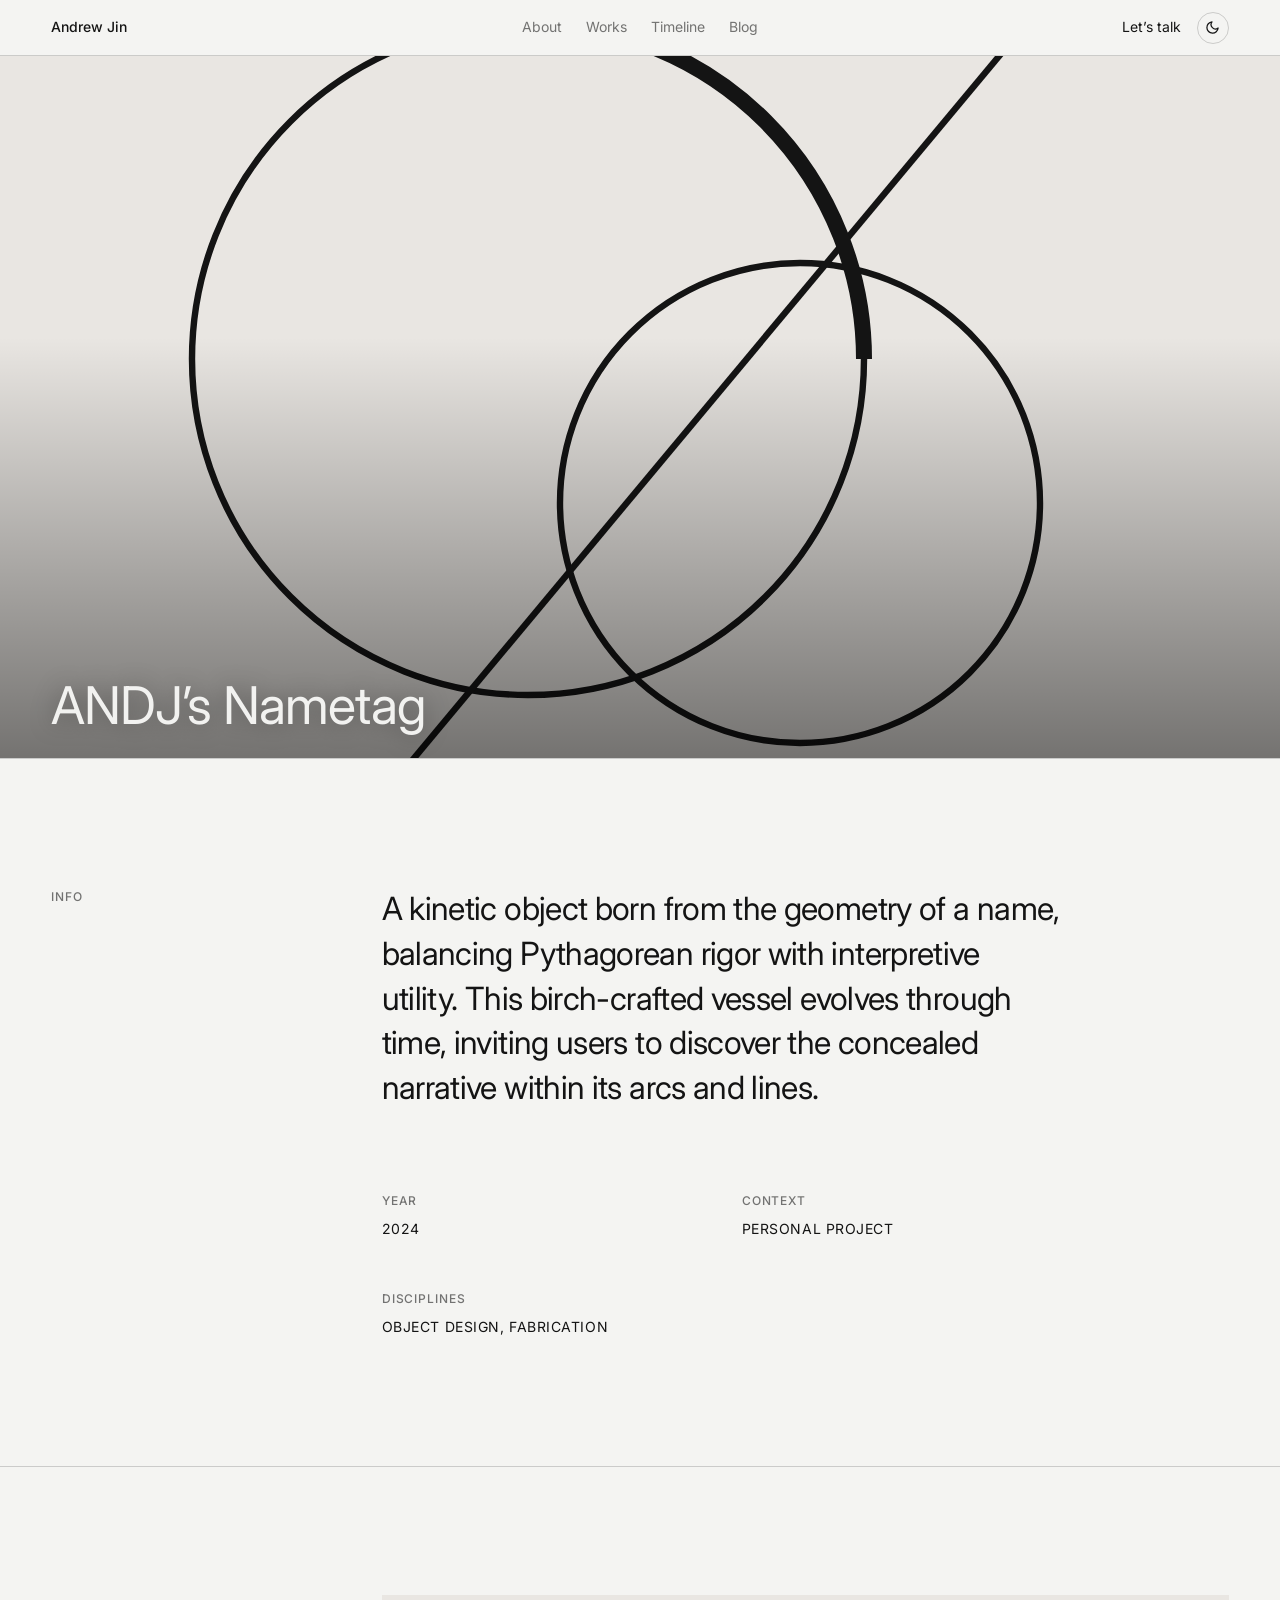
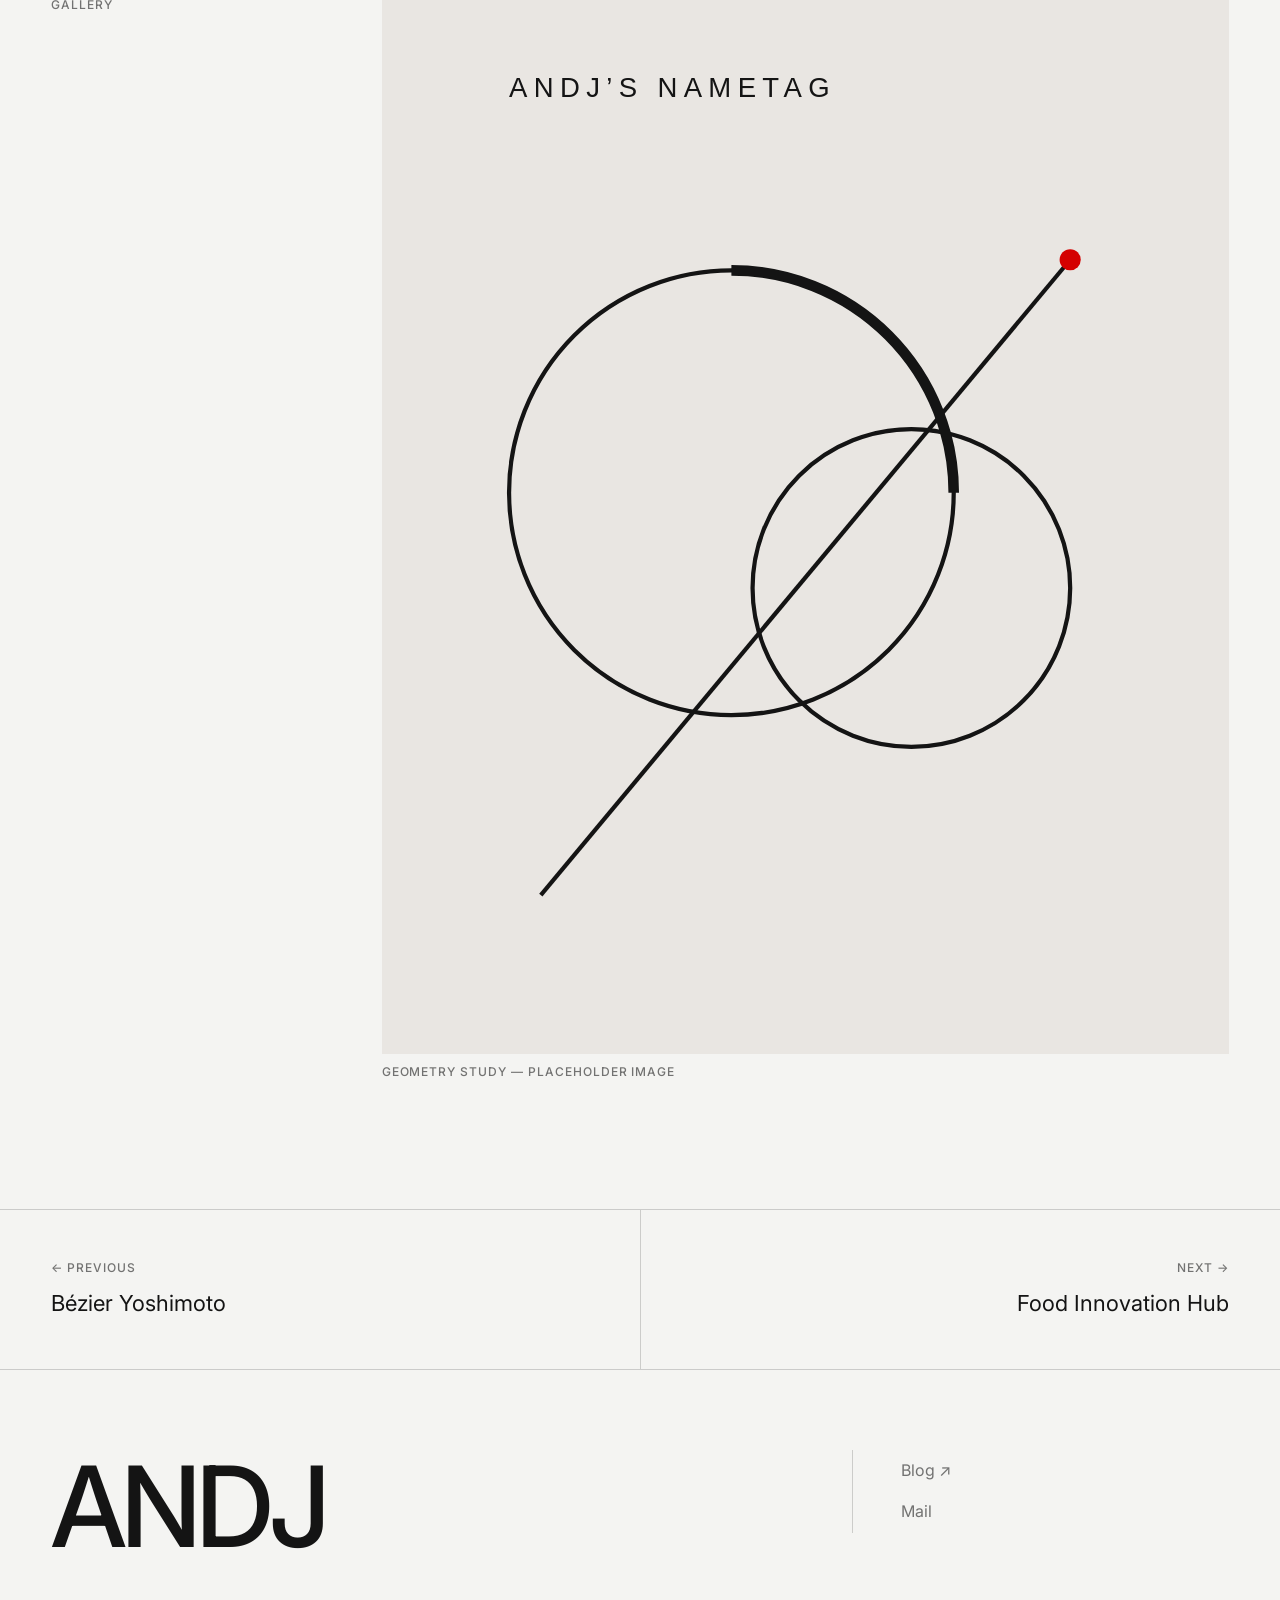
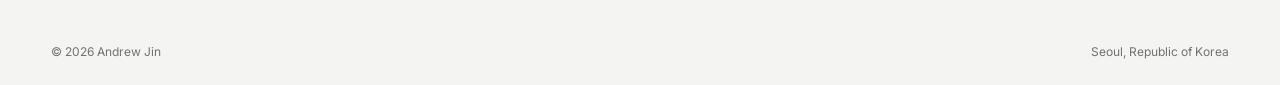
==== works/andjs-nametag.html @ cde94799 "feat: major redesign — Swiss editorial layout, dual theme, project pages (2026-07-24) - New design s" ====
<!DOCTYPE html>
<html lang="en">
  <head>
    <meta charset="utf-8" />
    <meta name="viewport" content="width=device-width, initial-scale=1" />
    <title>ANDJ's Nametag — AndJ</title>
    <meta name="description" content="A kinetic object born from the geometry of a name, balancing Pythagorean rigor with interpretive utility." />
    <link rel="canonical" href="https://andj.studio/works/andjs-nametag.html" />
    <script>
      (function () {
        try {
          var t = localStorage.getItem('theme');
          if (!t) t = window.matchMedia('(prefers-color-scheme: dark)').matches ? 'dark' : 'light';
          document.documentElement.setAttribute('data-theme', t);
        } catch (e) {
          document.documentElement.setAttribute('data-theme', 'light');
        }
      })();
    </script>
    <link rel="preconnect" href="https://fonts.googleapis.com" />
    <link rel="preconnect" href="https://fonts.gstatic.com" crossorigin />
    <link href="https://fonts.googleapis.com/css2?family=Inter:wght@400;500;600;700&display=swap" rel="stylesheet" />
    <link rel="stylesheet" href="../styleguide.css" />
    <link rel="stylesheet" href="../globals.css" />
    <link rel="stylesheet" href="../style.css" />
    <link rel="icon" href="../assets/favicon.ico" sizes="any" />
    <link rel="icon" href="../assets/favicon-32x32.png" sizes="32x32" type="image/png" />
    <link rel="apple-touch-icon" href="../assets/apple-touch-icon.png" />
  </head>
  <body>
    <header class="site-header">
      <a class="brand" href="../index.html">Andrew Jin</a>
      <nav class="site-nav" aria-label="Primary">
        <a href="../index.html#about">About</a>
        <a href="../index.html#works">Works</a>
        <a href="../index.html#timeline">Timeline</a>
        <a href="https://blog.andj.studio" target="_blank" rel="noopener">Blog</a>
      </nav>
      <div class="header-actions">
        <a class="talk-link" href="../index.html#contact">Let&rsquo;s talk</a>
        <button class="theme-toggle" aria-label="Toggle color theme">
          <svg class="icon-moon" width="15" height="15" viewBox="0 0 24 24" fill="none" xmlns="http://www.w3.org/2000/svg" aria-hidden="true">
            <path d="M21 12.8A9 9 0 1 1 11.2 3a7 7 0 0 0 9.8 9.8Z" stroke="currentColor" stroke-width="2" stroke-linecap="round" stroke-linejoin="round"/>
          </svg>
          <svg class="icon-sun" width="15" height="15" viewBox="0 0 24 24" fill="none" xmlns="http://www.w3.org/2000/svg" aria-hidden="true">
            <circle cx="12" cy="12" r="4" stroke="currentColor" stroke-width="2"/>
            <path d="M12 2v2m0 16v2M4.9 4.9l1.4 1.4m11.4 11.4 1.4 1.4M2 12h2m16 0h2M4.9 19.1l1.4-1.4m11.4-11.4 1.4-1.4" stroke="currentColor" stroke-width="2" stroke-linecap="round"/>
          </svg>
        </button>
        <button class="menu-toggle" aria-label="Toggle menu" aria-expanded="false">
          <svg class="menu-icon" width="22" height="22" viewBox="0 0 24 24" fill="none" xmlns="http://www.w3.org/2000/svg" aria-hidden="true">
            <path d="M3 6H21M3 12H21M3 18H21" stroke="currentColor" stroke-width="2" stroke-linecap="round"/>
          </svg>
          <svg class="close-icon" width="22" height="22" viewBox="0 0 24 24" fill="none" xmlns="http://www.w3.org/2000/svg" aria-hidden="true">
            <path d="M18 6L6 18M6 6L18 18" stroke="currentColor" stroke-width="2" stroke-linecap="round"/>
          </svg>
        </button>
      </div>
    </header>
    <nav class="mobile-overlay" aria-label="Mobile navigation">
      <div class="mobile-menu-content">
        <a href="../index.html#about" class="mobile-menu-link">About</a>
        <a href="../index.html#works" class="mobile-menu-link">Works</a>
        <a href="../index.html#timeline" class="mobile-menu-link">Timeline</a>
        <a href="https://blog.andj.studio" class="mobile-menu-link" target="_blank" rel="noopener">Blog</a>
        <a href="../index.html#contact" class="mobile-menu-link">Let&rsquo;s talk</a>
      </div>
    </nav>
    <main>
      <figure class="project-hero">
        <img src="../assets/works/andjs-nametag.svg" alt="ANDJ's Nametag hero image" />
        <figcaption><h1>ANDJ&rsquo;s Nametag</h1></figcaption>
      </figure>

      <section class="section">
        <div class="section-label-wrap">
          <span class="section-label label">Info</span>
        </div>
        <div class="section-content">
          <p class="project-desc" data-reveal>A kinetic object born from the geometry of a name, balancing Pythagorean rigor with interpretive utility. This birch-crafted vessel evolves through time, inviting users to discover the concealed narrative within its arcs and lines.</p>
          <div class="meta-grid" data-reveal>
            <div class="meta-item">
              <span class="label">Year</span>
              <p>2024</p>
            </div>
            <div class="meta-item">
              <span class="label">Context</span>
              <p>Personal project</p>
            </div>
            <div class="meta-item">
              <span class="label">Disciplines</span>
              <p>Object design, Fabrication</p>
            </div>
          </div>
        </div>
      </section>

      <section class="section">
        <div class="section-label-wrap">
          <span class="section-label label">Gallery</span>
        </div>
        <div class="section-content project-figures">
          <figure data-reveal>
            <img src="../assets/works/andjs-nametag.svg" alt="ANDJ's Nametag — geometry study placeholder" loading="lazy" />
            <figcaption class="label">Geometry study &mdash; placeholder image</figcaption>
          </figure>
        </div>
      </section>
    </main>
    <nav class="project-nav" aria-label="Project navigation">
      <a href="bezier-yoshimoto.html">
        <span class="label">&larr; Previous</span>
        <span class="nav-title">B&eacute;zier Yoshimoto</span>
      </a>
      <a href="food-innovation-hub.html">
        <span class="label">Next &rarr;</span>
        <span class="nav-title">Food Innovation Hub</span>
      </a>
    </nav>
    <footer class="site-footer">
      <div class="footer-main">
        <span class="footer-wordmark">ANDJ</span>
        <div class="footer-links">
          <a href="https://blog.andj.studio" target="_blank" rel="noopener">Blog &nearr;</a>
          <a href="mailto:seunghoojin@gmail.com">Mail</a>
        </div>
      </div>
      <div class="footer-small">
        <span>&copy; 2026 Andrew Jin</span>
        <span>Seoul, Republic of Korea</span>
      </div>
    </footer>
    <script src="../script.js"></script>
  </body>
</html>
---- styleguide.css ----
/* ============================================
   DESIGN TOKENS — AndJ 2026 redesign
   Light theme is the base; [data-theme="dark"]
   overrides. A head script sets data-theme from
   localStorage or prefers-color-scheme.
   ============================================ */
:root {
  /* ----- COLOR (light) ----- */
  --color-bg: #f4f4f2;
  --color-bg-raised: #ececea;
  --color-text: #141414;
  --color-text-secondary: rgba(20, 20, 20, 0.58);
  --color-hairline: rgba(20, 20, 20, 0.18);
  --color-hairline-strong: rgba(20, 20, 20, 0.4);
  --color-accent: #d40000;
  --color-inverse: #f4f4f2;

  /* ----- SPACING ----- */
  --space-xs: 8px;
  --space-sm: 12px;
  --space-md: 16px;
  --space-lg: 24px;
  --space-xl: 48px;
  --space-2xl: 80px;
  --space-3xl: 128px;
  --page-margin: clamp(16px, 4vw, 64px);

  /* ----- TYPE ----- */
  --font-sans: "Inter", Helvetica, Arial, sans-serif;

  /* Hero wordmark: big but bounded (no 388px monsters) */
  --type-display: clamp(4.5rem, 15vw, 11rem);
  --type-title: clamp(2rem, 4.5vw, 3.25rem);      /* section statements / project titles */
  --type-heading: clamp(1.5rem, 2.6vw, 2rem);     /* sub-statements */
  --type-statement: 1.375rem;                     /* about card titles */
  --type-body: 1rem;
  --type-small: 0.875rem;
  --type-label: 0.75rem;                          /* uppercase labels */

  --tracking-display: -0.045em;
  --tracking-title: -0.02em;
  --tracking-label: 0.08em;

  --leading-display: 0.95;
  --leading-title: 1.1;
  --leading-body: 1.6;

  /* ----- STRUCTURE ----- */
  --header-height: 56px;
  --header-scroll-offset: 88px;
  --z-header: 1000;
  --radius-pill: 999px;

  /* ----- MOTION ----- */
  --ease-out: cubic-bezier(0.2, 0.7, 0.2, 1);
  --duration-fast: 0.25s;
  --duration-slow: 0.7s;
}

:root[data-theme="dark"] {
  --color-bg: #0a0a0a;
  --color-bg-raised: #161616;
  --color-text: #f2f2f0;
  --color-text-secondary: rgba(242, 242, 240, 0.56);
  --color-hairline: rgba(242, 242, 240, 0.2);
  --color-hairline-strong: rgba(242, 242, 240, 0.45);
  --color-accent: #ff4b3e;
  --color-inverse: #0a0a0a;
}
---- globals.css ----
/* ============================================
   MODERN RESET + THEME FOUNDATION
   ============================================ */
*,
*::before,
*::after {
  box-sizing: border-box;
}

* {
  margin: 0;
}

html {
  height: 100%;
  -webkit-text-size-adjust: 100%;
}

body {
  min-height: 100%;
  -webkit-font-smoothing: antialiased;
  background-color: var(--color-bg);
  color: var(--color-text);
  font-family: var(--font-sans);
  font-size: var(--type-body);
  line-height: var(--leading-body);
  transition: background-color 0.35s ease, color 0.35s ease;
}

img,
picture,
svg {
  display: block;
  max-width: 100%;
}

input,
button,
textarea,
select {
  font: inherit;
  color: inherit;
}

button {
  cursor: pointer;
  background: none;
  border: none;
  padding: 0;
}

h1,
h2,
h3,
h4,
h5,
h6 {
  font-size: inherit;
  font-weight: inherit;
}

a {
  text-decoration: none;
  color: inherit;
}

/* ============================================
   MOTION PREFERENCES
   ============================================ */
@media (prefers-reduced-motion: no-preference) {
  html {
    scroll-behavior: smooth;
  }
}

@media (prefers-reduced-motion: reduce) {
  *,
  *::before,
  *::after {
    transition-duration: 0.01ms !important;
    animation-duration: 0.01ms !important;
    scroll-behavior: auto !important;
  }
}

/* ============================================
   FOCUS VISIBILITY
   ============================================ */
a:focus-visible,
button:focus-visible,
[tabindex]:focus-visible {
  outline: 2px solid var(--color-accent);
  outline-offset: 3px;
}

::selection {
  background-color: var(--color-text);
  color: var(--color-bg);
}
---- style.css ----
/* ============================================
   TYPOGRAPHY UTILITIES
   ============================================ */
.label {
  font-size: var(--type-label);
  font-weight: 500;
  letter-spacing: var(--tracking-label);
  text-transform: uppercase;
  color: var(--color-text-secondary);
}

/* ============================================
   HEADER
   ============================================ */
.site-header {
  position: fixed;
  top: 0;
  left: 0;
  right: 0;
  z-index: var(--z-header);
  display: flex;
  align-items: center;
  justify-content: space-between;
  gap: var(--space-md);
  height: var(--header-height);
  padding: 0 var(--page-margin);
  background-color: color-mix(in srgb, var(--color-bg) 88%, transparent);
  backdrop-filter: blur(8px);
  -webkit-backdrop-filter: blur(8px);
  border-bottom: 1px solid var(--color-hairline);
}

.brand {
  font-size: var(--type-small);
  font-weight: 500;
  white-space: nowrap;
}

.site-nav {
  display: flex;
  gap: var(--space-lg);
  position: absolute;
  left: 50%;
  transform: translateX(-50%);
}

.site-nav a {
  font-size: var(--type-small);
  color: var(--color-text-secondary);
  transition: color var(--duration-fast) ease;
}

.site-nav a.active {
  color: var(--color-text);
}

.header-actions {
  display: flex;
  align-items: center;
  gap: var(--space-md);
}

.talk-link {
  font-size: var(--type-small);
  white-space: nowrap;
}

.theme-toggle {
  display: flex;
  align-items: center;
  justify-content: center;
  width: 32px;
  height: 32px;
  border-radius: var(--radius-pill);
  border: 1px solid var(--color-hairline);
  color: var(--color-text);
  transition: border-color var(--duration-fast) ease;
}

.theme-toggle .icon-sun { display: none; }
.theme-toggle .icon-moon { display: block; }

:root[data-theme="dark"] .theme-toggle .icon-sun { display: block; }
:root[data-theme="dark"] .theme-toggle .icon-moon { display: none; }

.menu-toggle {
  display: none;
  align-items: center;
  justify-content: center;
  width: 44px;
  height: 44px;
  color: var(--color-text);
}

.menu-toggle .close-icon { display: none; }
.menu-toggle.is-active .menu-icon { display: none; }
.menu-toggle.is-active .close-icon { display: block; }

/* ============================================
   MOBILE OVERLAY MENU
   ============================================ */
.mobile-overlay {
  position: fixed;
  inset: 0;
  background-color: color-mix(in srgb, var(--color-bg) 96%, transparent);
  backdrop-filter: blur(6px);
  -webkit-backdrop-filter: blur(6px);
  opacity: 0;
  visibility: hidden;
  transition: opacity 0.3s ease, visibility 0.3s ease;
  z-index: calc(var(--z-header) - 1);
  display: flex;
  align-items: flex-start;
  overscroll-behavior: contain;
}

.mobile-overlay.is-active {
  opacity: 1;
  visibility: visible;
}

.mobile-menu-content {
  display: flex;
  flex-direction: column;
  width: 100%;
  padding: calc(var(--header-height) + var(--space-xl)) var(--page-margin) 0;
}

.mobile-menu-link {
  padding: var(--space-md) 0;
  font-size: var(--type-heading);
  font-weight: 400;
  letter-spacing: var(--tracking-title);
  border-top: 1px solid var(--color-hairline);
}

.mobile-menu-link:last-child {
  border-bottom: 1px solid var(--color-hairline);
}

/* ============================================
   HERO
   ============================================ */
.hero {
  position: relative;
  display: flex;
  flex-direction: column;
  justify-content: center;
  min-height: 100svh;
  padding: var(--header-height) var(--page-margin) 0;
  overflow: hidden;
}

.hero-inner {
  position: relative;
  z-index: 2;
  display: flex;
  flex-direction: column;
  align-items: flex-end;
  margin-left: auto;
  width: fit-content;
  pointer-events: none;
}

.hero-title {
  font-size: var(--type-display);
  font-weight: 500;
  letter-spacing: var(--tracking-display);
  line-height: var(--leading-display);
}

.hero-tagline {
  max-width: 240px;
  margin-top: var(--space-md);
  margin-right: clamp(0px, 6vw, 96px);
  font-size: var(--type-small);
  color: var(--color-text-secondary);
  align-self: flex-end;
}

.hero-footer {
  position: absolute;
  left: var(--page-margin);
  right: var(--page-margin);
  bottom: var(--space-lg);
  display: flex;
  justify-content: space-between;
  align-items: center;
  z-index: 2;
  font-size: var(--type-small);
  color: var(--color-text-secondary);
}

.hero-footer .down-arrow {
  color: var(--color-text);
}

/* Image trail (cursor interaction, pointer devices only) */
.trail-img {
  position: absolute;
  width: clamp(140px, 16vw, 230px);
  aspect-ratio: 4 / 5;
  object-fit: cover;
  z-index: 1;
  pointer-events: none;
  opacity: 0;
  transform: translate(-50%, -50%) scale(0.55) rotate(var(--rot, 0deg));
  transition: transform 0.35s var(--ease-out), opacity 0.3s ease;
}

.trail-img.is-in {
  opacity: 1;
  transform: translate(-50%, -50%) scale(1) rotate(var(--rot, 0deg));
}

.trail-img.is-out {
  opacity: 0;
  transform: translate(-50%, -52%) scale(0.9) rotate(var(--rot, 0deg));
}

/* ============================================
   SECTION SCAFFOLD (sticky label column)
   ============================================ */
.section {
  display: grid;
  grid-template-columns: minmax(140px, 1fr) minmax(0, 3fr);
  gap: var(--space-xl);
  padding: var(--space-3xl) var(--page-margin);
  border-top: 1px solid var(--color-hairline);
  scroll-margin-top: var(--header-scroll-offset);
}

.section-label-wrap {
  position: relative;
}

.section-label {
  position: sticky;
  top: var(--header-scroll-offset);
  display: block;
}

.section-content {
  min-width: 0;
}

/* ============================================
   ABOUT
   ============================================ */
.about-intro {
  font-size: var(--type-title);
  font-weight: 400;
  letter-spacing: var(--tracking-title);
  line-height: var(--leading-title);
  max-width: 22ch;
}

.statements {
  display: grid;
  grid-template-columns: 1fr 1fr;
  gap: var(--space-xl) var(--space-2xl);
  margin-top: var(--space-2xl);
}

.statement {
  border-top: 1px solid var(--color-hairline);
  padding-top: var(--space-md);
}

.statement h3 {
  font-size: var(--type-statement);
  font-weight: 400;
  margin-bottom: var(--space-xs);
}

.statement p {
  color: var(--color-text-secondary);
  max-width: 42ch;
}

/* ============================================
   WORKS
   ============================================ */
.works-grid {
  display: grid;
  grid-template-columns: 1fr 1fr;
  gap: var(--space-2xl) var(--space-xl);
}

.work-card {
  display: block;
}

.work-card figure {
  overflow: hidden;
  background-color: var(--color-bg-raised);
}

.work-card img {
  width: 100%;
  aspect-ratio: 4 / 5;
  object-fit: cover;
  transition: transform 0.6s var(--ease-out);
}

.work-meta {
  display: flex;
  justify-content: space-between;
  align-items: baseline;
  gap: var(--space-md);
  padding-top: var(--space-sm);
  margin-top: var(--space-xs);
  border-top: 1px solid var(--color-hairline);
}

.work-meta h3 {
  font-size: var(--type-statement);
  font-weight: 400;
}

.work-meta .label {
  text-align: right;
}

@media (hover: hover) {
  .work-card:hover img {
    transform: scale(1.04);
  }
}

/* ============================================
   TIMELINE
   ============================================ */
.timeline {
  display: flex;
  flex-direction: column;
}

.timeline-row {
  display: grid;
  grid-template-columns: minmax(150px, 1fr) minmax(0, 1.4fr) minmax(0, 2fr);
  gap: var(--space-md) var(--space-xl);
  padding: var(--space-lg) 0;
  border-top: 1px solid var(--color-hairline);
  align-items: baseline;
}

.timeline-row:last-child {
  border-bottom: 1px solid var(--color-hairline);
}

.timeline-date {
  font-variant-numeric: tabular-nums;
}

.timeline-title {
  font-size: var(--type-statement);
  font-weight: 400;
}

.timeline-desc {
  color: var(--color-text-secondary);
}

.timeline-desc a,
.statement a,
.project-desc a {
  color: var(--color-text);
  border-bottom: 1px solid var(--color-hairline-strong);
  transition: color var(--duration-fast) ease, border-color var(--duration-fast) ease;
}

/* ============================================
   CONTACT
   ============================================ */
.contact-heading {
  font-size: var(--type-title);
  font-weight: 400;
  letter-spacing: var(--tracking-title);
  line-height: var(--leading-title);
}

.contact-email {
  display: inline-block;
  margin-top: var(--space-lg);
  font-size: var(--type-heading);
  font-weight: 400;
  letter-spacing: var(--tracking-title);
  border-bottom: 1px solid var(--color-hairline-strong);
}

.contact-actions {
  display: flex;
  align-items: center;
  gap: var(--space-md);
  margin-top: var(--space-lg);
}

.copy-email {
  padding: var(--space-xs) var(--space-md);
  border: 1px solid var(--color-hairline-strong);
  border-radius: var(--radius-pill);
  font-size: var(--type-small);
  transition: background-color var(--duration-fast) ease, color var(--duration-fast) ease;
}

.contact-address {
  margin-top: var(--space-xl);
  color: var(--color-text-secondary);
  font-size: var(--type-small);
}

/* ============================================
   FOOTER
   ============================================ */
.site-footer {
  border-top: 1px solid var(--color-hairline);
  padding: var(--space-2xl) var(--page-margin) var(--space-lg);
}

.footer-main {
  display: grid;
  grid-template-columns: minmax(0, 2fr) minmax(200px, 1fr);
  gap: var(--space-xl);
  align-items: start;
}

.footer-wordmark {
  font-size: clamp(3rem, 9vw, 7rem);
  font-weight: 500;
  letter-spacing: var(--tracking-display);
  line-height: 1;
}

.footer-links {
  display: flex;
  flex-direction: column;
  border-left: 1px solid var(--color-hairline);
  padding-left: var(--space-xl);
}

.footer-links a {
  padding: var(--space-xs) 0;
  font-size: var(--type-body);
  color: var(--color-text-secondary);
  transition: color var(--duration-fast) ease;
}

.footer-small {
  display: flex;
  flex-wrap: wrap;
  justify-content: space-between;
  gap: var(--space-md);
  margin-top: var(--space-2xl);
  font-size: var(--type-label);
  color: var(--color-text-secondary);
}

/* ============================================
   PROJECT PAGES
   ============================================ */
.project-hero {
  position: relative;
  margin-top: var(--header-height);
}

.project-hero img {
  width: 100%;
  height: min(78svh, 900px);
  object-fit: cover;
}

.project-hero::after {
  content: "";
  position: absolute;
  inset: 40% 0 0;
  background: linear-gradient(to bottom, transparent, rgba(0, 0, 0, 0.5));
  pointer-events: none;
}

.project-hero figcaption {
  position: absolute;
  z-index: 1;
  left: var(--page-margin);
  bottom: var(--space-lg);
  font-size: var(--type-title);
  font-weight: 400;
  letter-spacing: var(--tracking-title);
  line-height: var(--leading-title);
  color: #f2f2f0;
  text-shadow: 0 1px 24px rgba(0, 0, 0, 0.35);
}

.project-desc {
  font-size: var(--type-heading);
  font-weight: 400;
  letter-spacing: var(--tracking-title);
  line-height: 1.4;
  max-width: 34ch;
}

.meta-grid {
  display: grid;
  grid-template-columns: 1fr 1fr;
  gap: var(--space-xl) var(--space-2xl);
  margin-top: var(--space-2xl);
  max-width: 640px;
}

.meta-item .label {
  display: block;
  margin-bottom: var(--space-xs);
}

.meta-item p,
.meta-item a {
  font-size: var(--type-small);
  text-transform: uppercase;
  letter-spacing: 0.04em;
}

.meta-item a {
  border-bottom: 1px solid var(--color-hairline-strong);
}

.project-figures {
  display: flex;
  flex-direction: column;
  gap: var(--space-xl);
}

.project-figures img {
  width: 100%;
  background-color: var(--color-bg-raised);
}

.project-figures figcaption {
  margin-top: var(--space-xs);
}

.project-nav {
  display: grid;
  grid-template-columns: 1fr 1fr;
  border-top: 1px solid var(--color-hairline);
}

.project-nav a {
  display: flex;
  flex-direction: column;
  gap: var(--space-xs);
  padding: var(--space-xl) var(--page-margin);
}

.project-nav a + a {
  border-left: 1px solid var(--color-hairline);
  text-align: right;
  align-items: flex-end;
}

.project-nav .nav-title {
  font-size: var(--type-statement);
}

/* ============================================
   SCROLL REVEAL (JS-progressive; content is
   fully visible when JS is absent)
   ============================================ */
.js-reveal [data-reveal] {
  opacity: 0;
  transform: translateY(24px);
  transition: opacity var(--duration-slow) ease, transform var(--duration-slow) var(--ease-out);
}

.js-reveal [data-reveal].is-visible {
  opacity: 1;
  transform: none;
}

/* ============================================
   HOVER STATES (pointer devices only)
   ============================================ */
@media (hover: hover) {
  .site-nav a:hover,
  .footer-links a:hover {
    color: var(--color-text);
  }

  .theme-toggle:hover {
    border-color: var(--color-hairline-strong);
  }

  .talk-link:hover,
  .contact-email:hover {
    color: var(--color-accent);
    border-color: currentColor;
  }

  .timeline-desc a:hover,
  .statement a:hover,
  .project-desc a:hover,
  .meta-item a:hover {
    color: var(--color-accent);
    border-color: currentColor;
  }

  .copy-email:hover {
    background-color: var(--color-text);
    color: var(--color-bg);
  }

  .project-nav a:hover .nav-title {
    color: var(--color-accent);
  }
}

/* ============================================
   RESPONSIVE
   ============================================ */
@media (max-width: 900px) {
  .statements,
  .works-grid,
  .meta-grid {
    grid-template-columns: 1fr;
  }

  .works-grid {
    gap: var(--space-xl);
  }
}

@media (max-width: 768px) {
  .site-nav,
  .header-actions .talk-link {
    display: none;
  }

  .menu-toggle {
    display: flex;
  }

  .section {
    grid-template-columns: 1fr;
    gap: var(--space-lg);
    padding: var(--space-2xl) var(--page-margin);
  }

  .section-label {
    position: static;
  }

  .timeline-row {
    grid-template-columns: 1fr;
    gap: var(--space-xs);
  }

  .footer-main {
    grid-template-columns: 1fr;
  }

  .footer-links {
    border-left: none;
    padding-left: 0;
    border-top: 1px solid var(--color-hairline);
    padding-top: var(--space-md);
  }

  .project-nav {
    grid-template-columns: 1fr;
  }

  .project-nav a + a {
    border-left: none;
    border-top: 1px solid var(--color-hairline);
  }
}
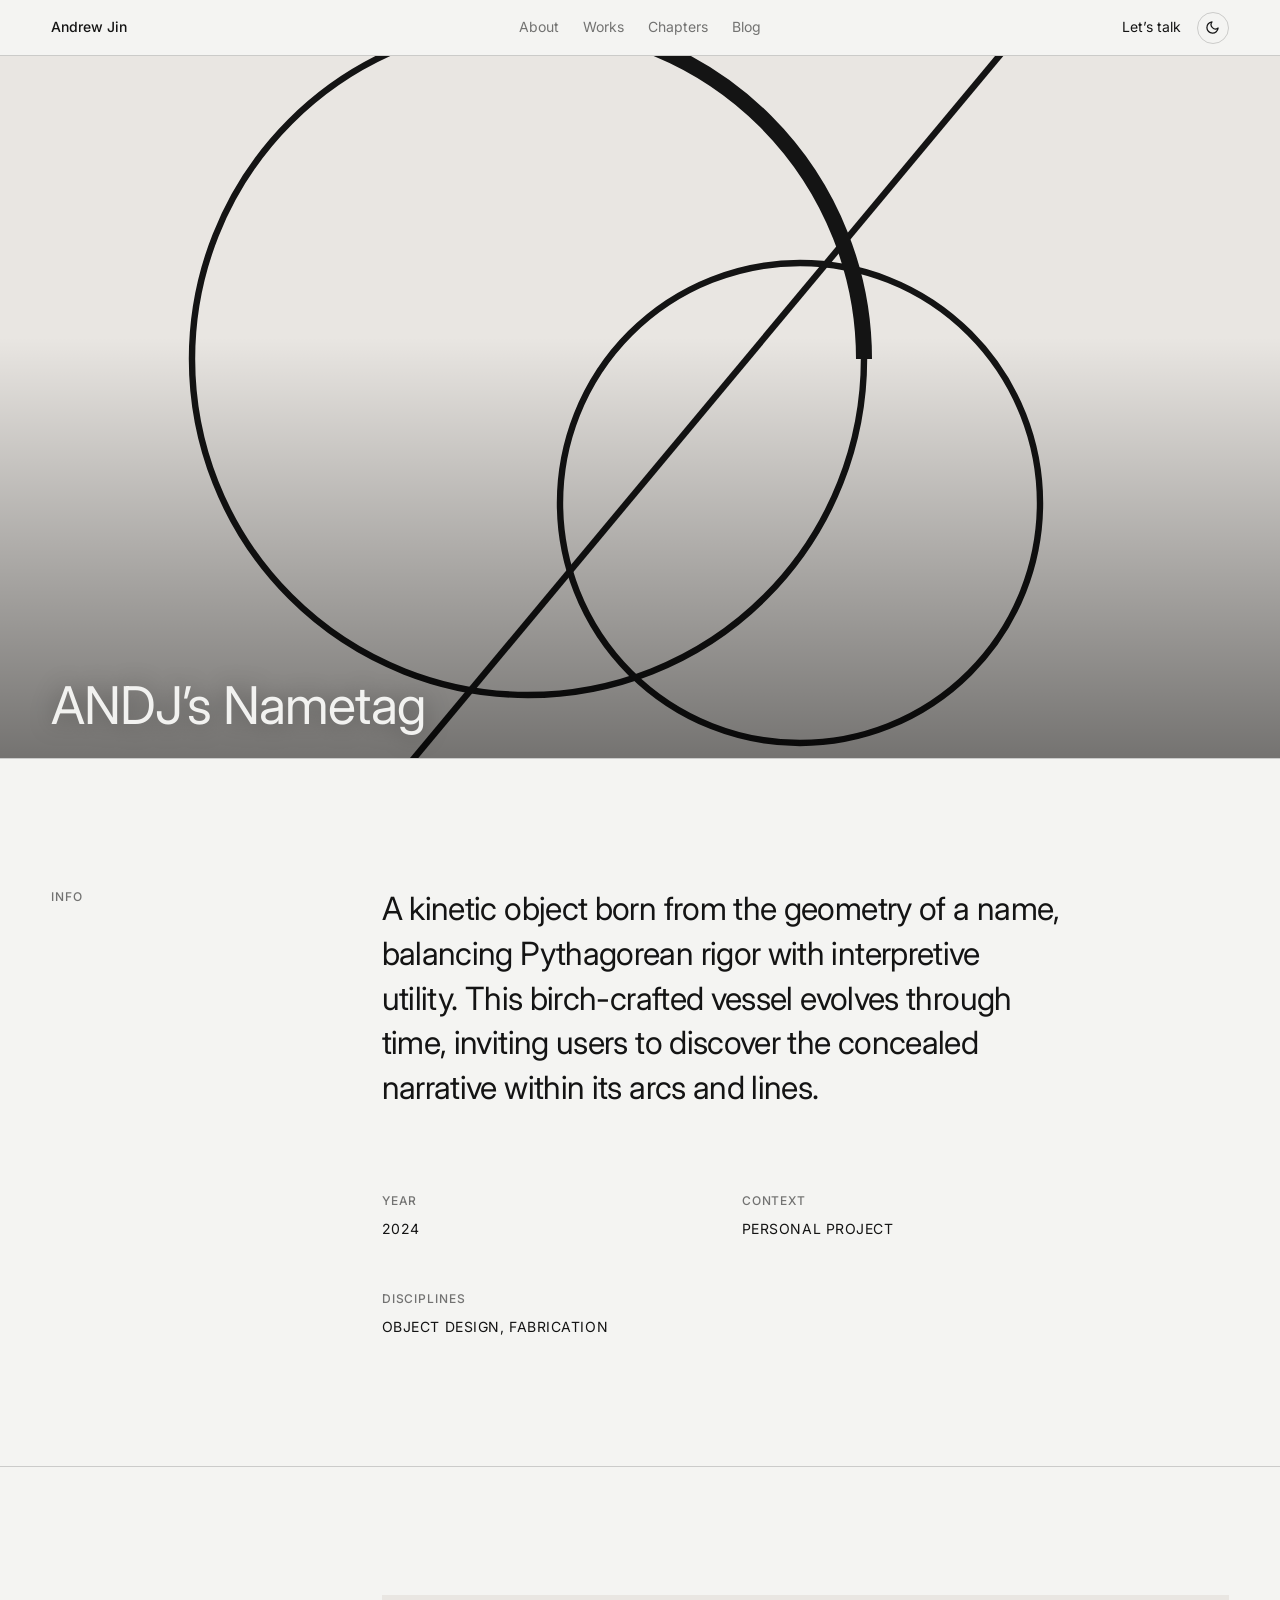
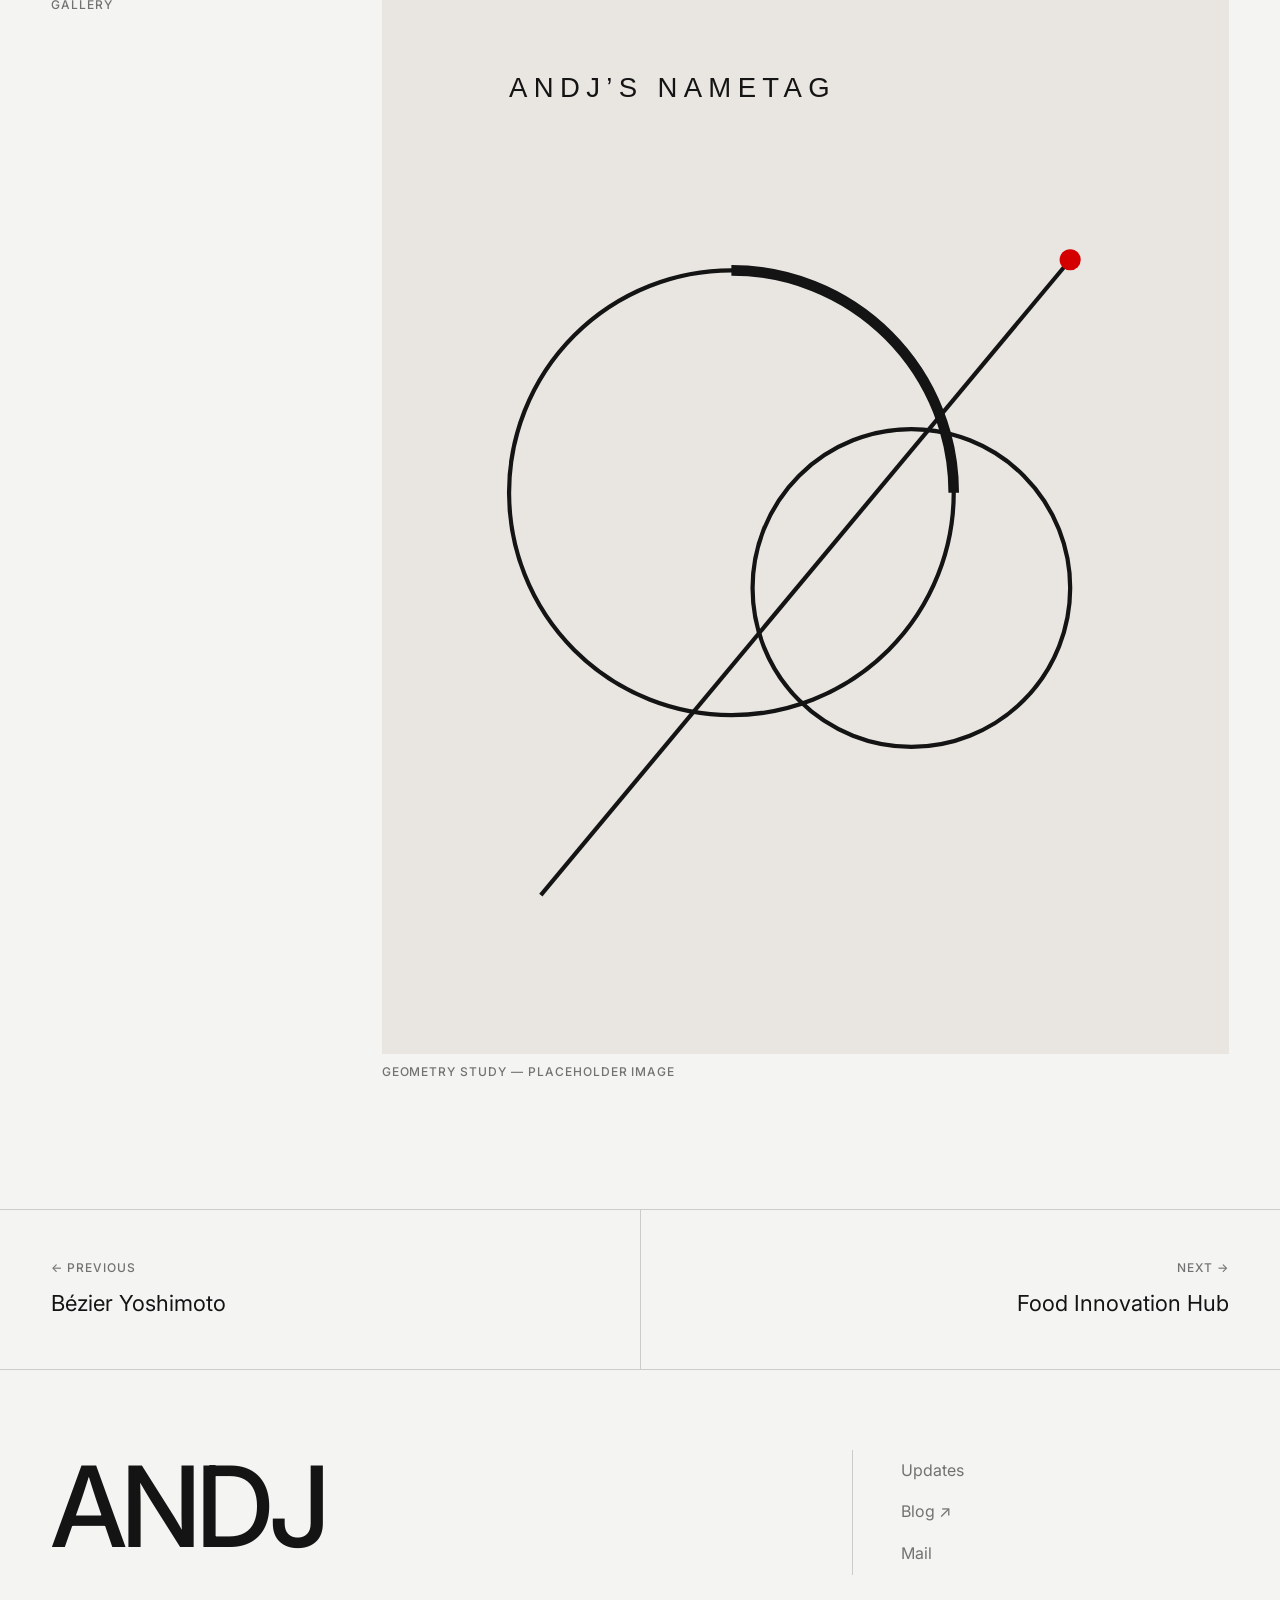
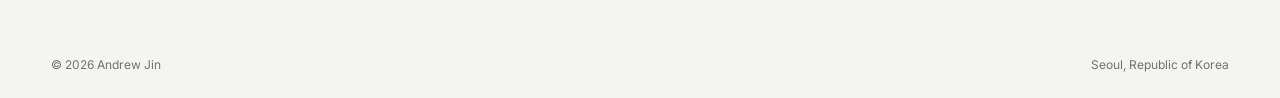
==== commit 537fd678: "feat: updates log with hero ticker, dedicated updates page, /update-site workflow (2026-07-24) - dat" ====
--- a/works/andjs-nametag.html
+++ b/works/andjs-nametag.html
@@ -33,7 +33,7 @@
       <nav class="site-nav" aria-label="Primary">
         <a href="../index.html#about">About</a>
         <a href="../index.html#works">Works</a>
-        <a href="../index.html#timeline">Timeline</a>
+        <a href="../index.html#chapters">Chapters</a>
         <a href="https://blog.andj.studio" target="_blank" rel="noopener">Blog</a>
       </nav>
       <div class="header-actions">
@@ -61,7 +61,7 @@
       <div class="mobile-menu-content">
         <a href="../index.html#about" class="mobile-menu-link">About</a>
         <a href="../index.html#works" class="mobile-menu-link">Works</a>
-        <a href="../index.html#timeline" class="mobile-menu-link">Timeline</a>
+        <a href="../index.html#chapters" class="mobile-menu-link">Chapters</a>
         <a href="https://blog.andj.studio" class="mobile-menu-link" target="_blank" rel="noopener">Blog</a>
         <a href="../index.html#contact" class="mobile-menu-link">Let&rsquo;s talk</a>
       </div>
@@ -121,6 +121,7 @@
       <div class="footer-main">
         <span class="footer-wordmark">ANDJ</span>
         <div class="footer-links">
+          <a href="../updates.html">Updates</a>
           <a href="https://blog.andj.studio" target="_blank" rel="noopener">Blog &nearr;</a>
           <a href="mailto:seunghoojin@gmail.com">Mail</a>
         </div>
--- a/style.css
+++ b/style.css
@@ -184,15 +184,45 @@
   right: var(--page-margin);
   bottom: var(--space-lg);
   display: flex;
+  flex-direction: column;
+  gap: var(--space-sm);
+  z-index: 2;
+  font-size: var(--type-small);
+  color: var(--color-text-secondary);
+}
+
+.hero-footer-row {
+  display: flex;
   justify-content: space-between;
   align-items: center;
-  z-index: 2;
-  font-size: var(--type-small);
-  color: var(--color-text-secondary);
 }
 
 .hero-footer .down-arrow {
   color: var(--color-text);
+}
+
+/* Latest-update ticker (generated from data/updates.json) */
+.hero-latest {
+  display: flex;
+  align-items: baseline;
+  gap: var(--space-sm);
+  width: fit-content;
+  padding-bottom: var(--space-sm);
+  border-bottom: 1px solid var(--color-hairline);
+  transition: color var(--duration-fast) ease;
+}
+
+.hero-latest .label {
+  color: var(--color-accent);
+}
+
+.hero-latest-text {
+  color: var(--color-text-secondary);
+  transition: color var(--duration-fast) ease;
+}
+
+.hero-latest-arrow {
+  color: var(--color-text-secondary);
 }
 
 /* Image trail (cursor interaction, pointer devices only) */
@@ -371,6 +401,66 @@
 }
 
 /* ============================================
+   UPDATES (changelog)
+   ============================================ */
+.updates {
+  display: flex;
+  flex-direction: column;
+}
+
+.update-row {
+  display: grid;
+  grid-template-columns: minmax(150px, 1fr) minmax(110px, 0.6fr) minmax(0, 3fr);
+  gap: var(--space-md) var(--space-xl);
+  padding: var(--space-lg) 0;
+  border-top: 1px solid var(--color-hairline);
+  align-items: baseline;
+}
+
+.update-row:last-child {
+  border-bottom: 1px solid var(--color-hairline);
+}
+
+.update-date {
+  font-variant-numeric: tabular-nums;
+}
+
+.update-tag {
+  color: var(--color-accent);
+}
+
+.update-title {
+  font-size: var(--type-statement);
+  font-weight: 400;
+}
+
+.update-title a {
+  border-bottom: 1px solid var(--color-hairline-strong);
+  transition: color var(--duration-fast) ease, border-color var(--duration-fast) ease;
+}
+
+.update-desc {
+  margin-top: var(--space-xs);
+  color: var(--color-text-secondary);
+  max-width: 60ch;
+}
+
+.update-desc a {
+  color: var(--color-text);
+  border-bottom: 1px solid var(--color-hairline-strong);
+  transition: color var(--duration-fast) ease, border-color var(--duration-fast) ease;
+}
+
+/* Updates page: first section sits under the fixed header */
+.updates-main {
+  padding-top: var(--header-height);
+}
+
+.updates-main .about-intro {
+  margin-bottom: var(--space-2xl);
+}
+
+/* ============================================
    CONTACT
    ============================================ */
 .contact-heading {
@@ -589,6 +679,10 @@
     border-color: var(--color-hairline-strong);
   }
 
+  .hero-latest:hover .hero-latest-text {
+    color: var(--color-text);
+  }
+
   .talk-link:hover,
   .contact-email:hover {
     color: var(--color-accent);
@@ -598,6 +692,8 @@
   .timeline-desc a:hover,
   .statement a:hover,
   .project-desc a:hover,
+  .update-title a:hover,
+  .update-desc a:hover,
   .meta-item a:hover {
     color: var(--color-accent);
     border-color: currentColor;
@@ -653,6 +749,19 @@
     gap: var(--space-xs);
   }
 
+  .update-row {
+    grid-template-columns: 1fr 1fr;
+    gap: var(--space-xs) var(--space-md);
+  }
+
+  .update-tag {
+    text-align: right;
+  }
+
+  .update-body {
+    grid-column: 1 / -1;
+  }
+
   .footer-main {
     grid-template-columns: 1fr;
   }
